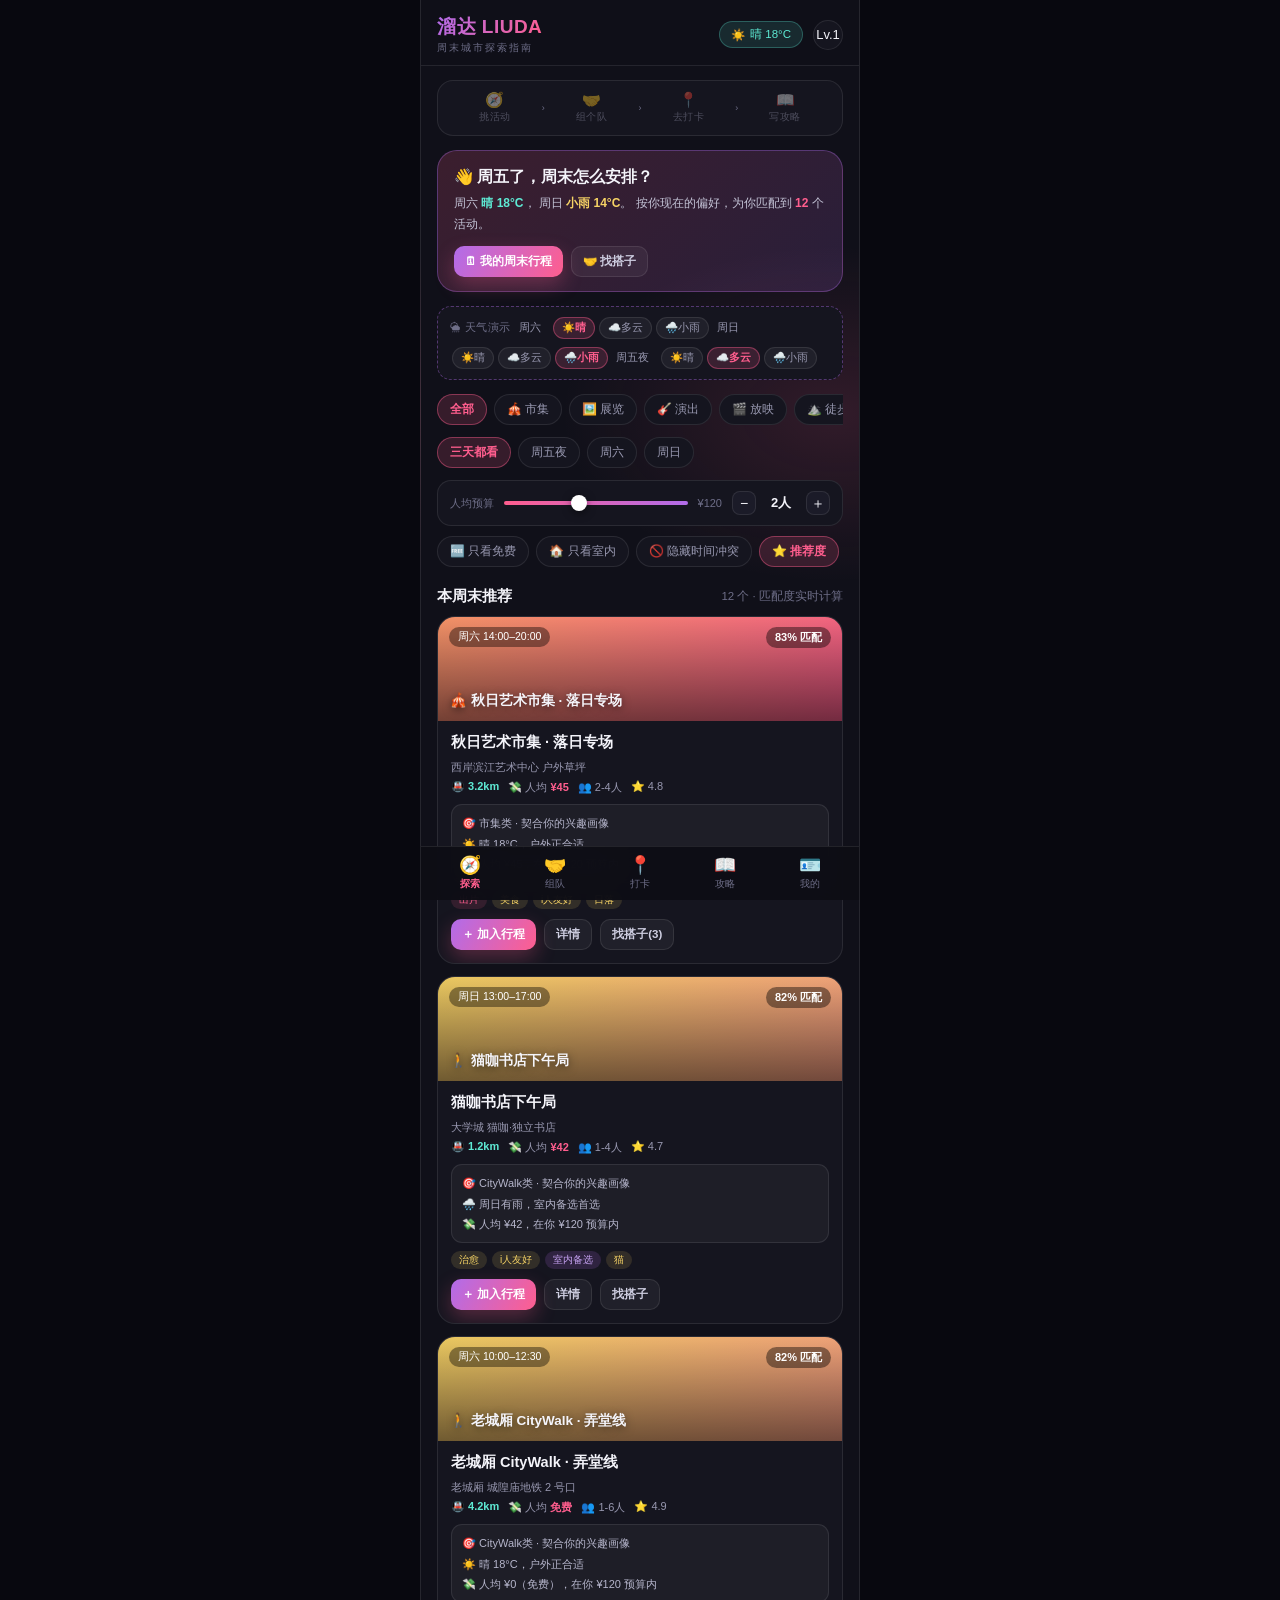
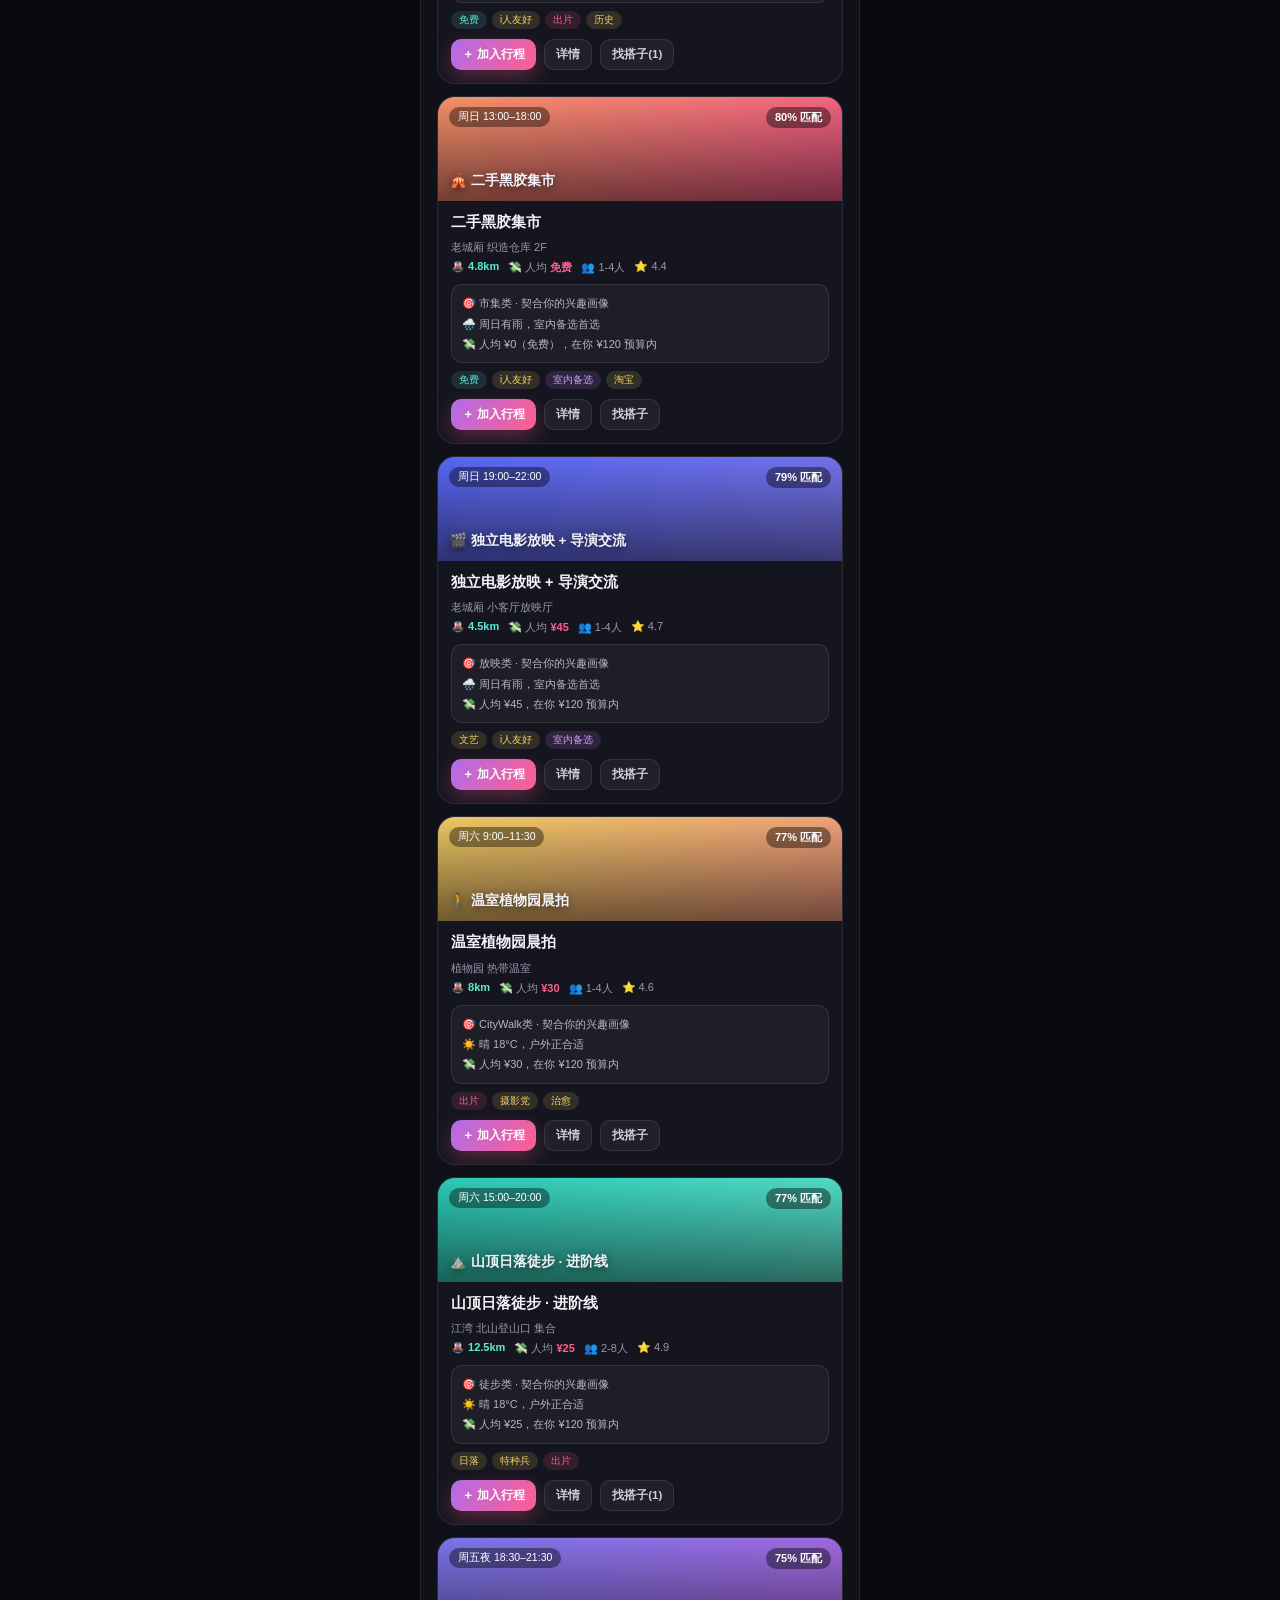
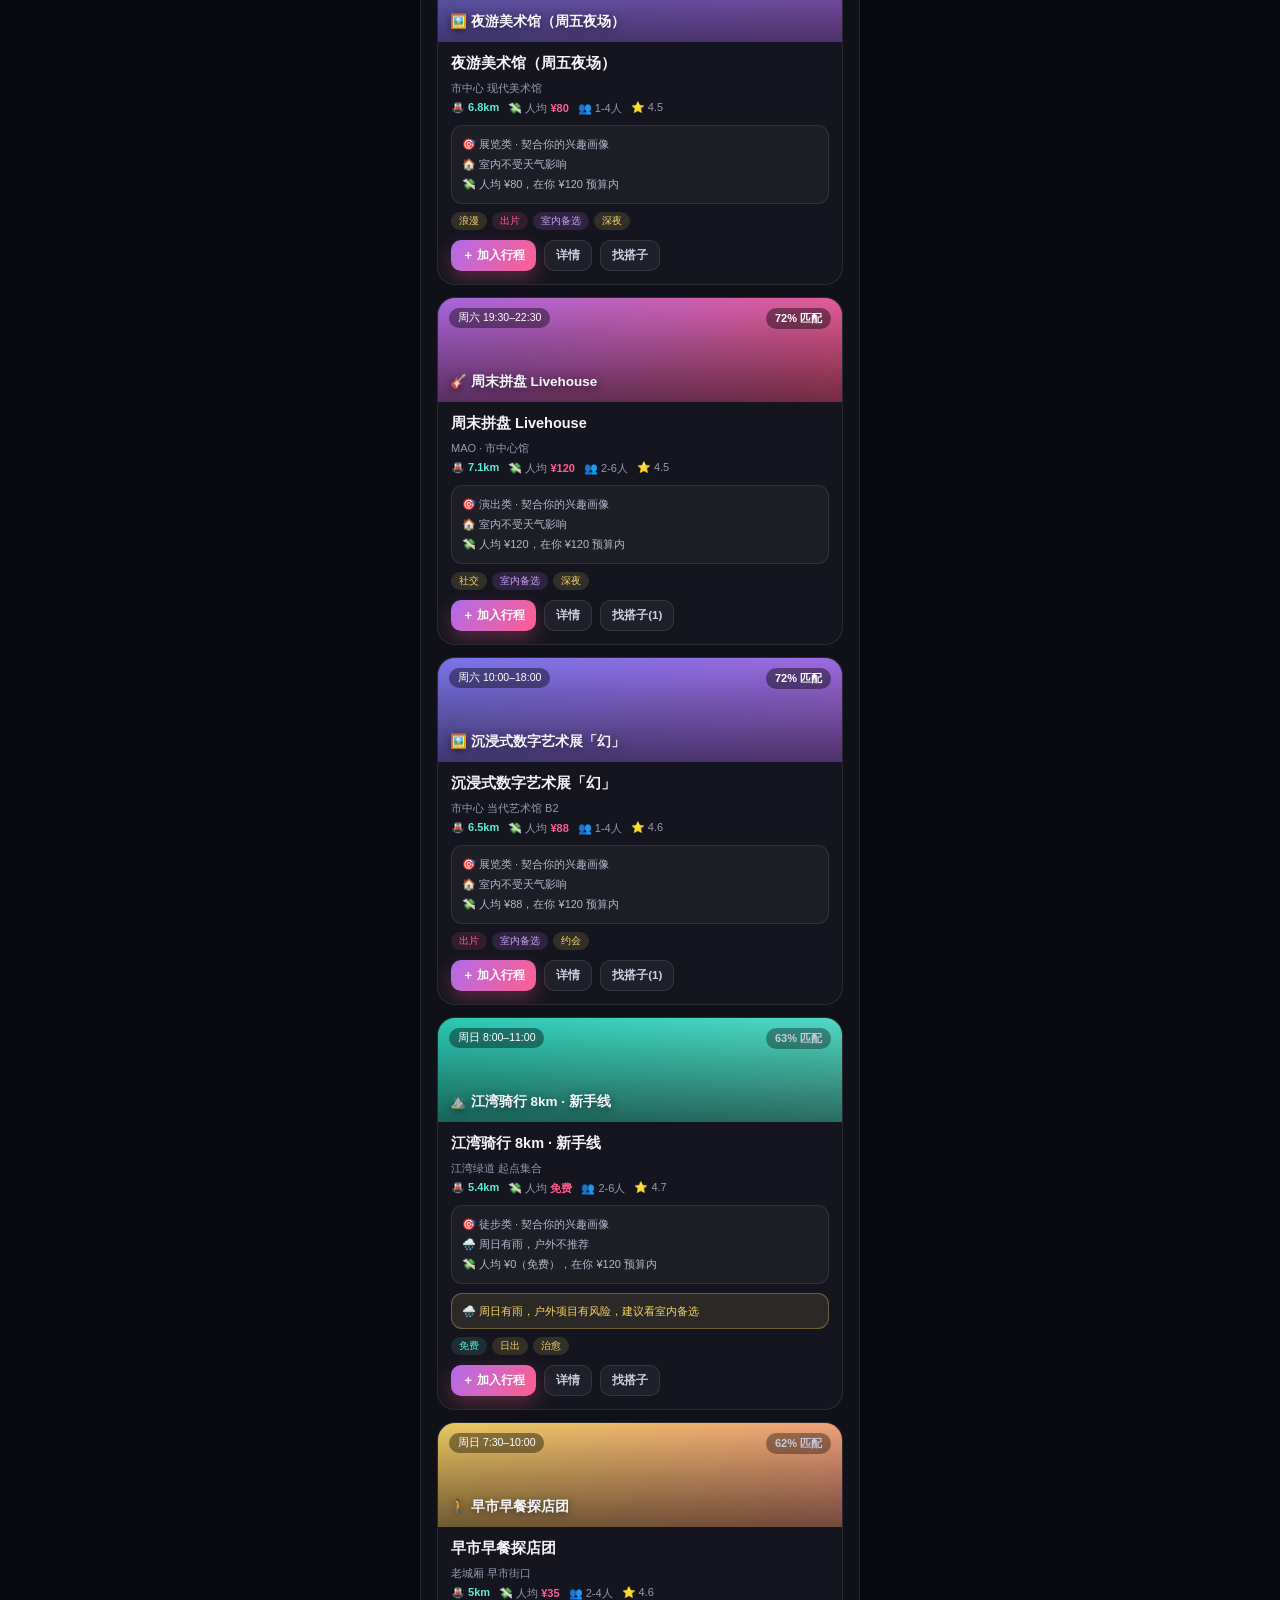
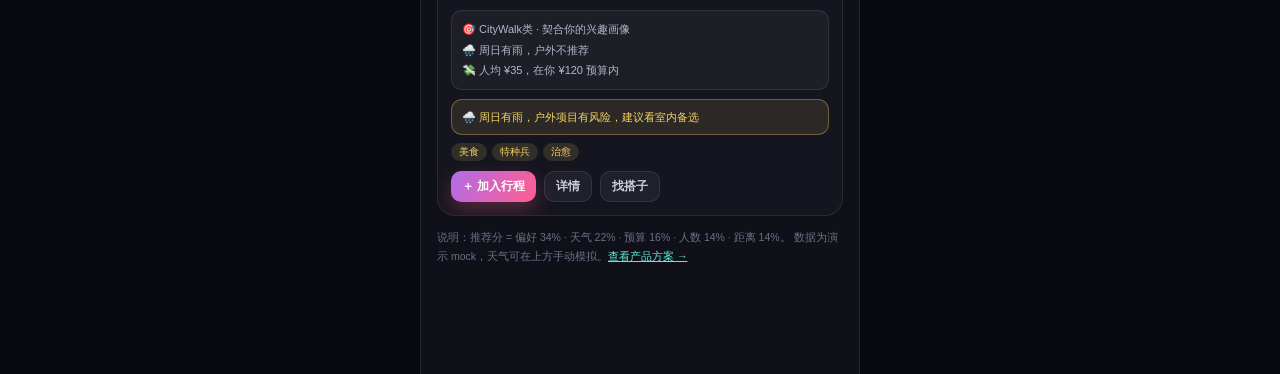
==== index.html @ e6240f08 "Initial commit: 溜达 LIUDA weekend city explorer - 纯静态零依赖 Web App：可解释推荐（偏好/天气/预算/人数/距离） - 完整链路：推荐 → 行程" ====
<!DOCTYPE html>
<html lang="zh-CN">
<head>
<meta charset="UTF-8">
<meta name="viewport" content="width=device-width,initial-scale=1,maximum-scale=1,user-scalable=no,viewport-fit=cover">
<title>溜达 LIUDA · 周末城市探索指南</title>
<link rel="stylesheet" href="styles.css">
</head>
<body>

<div class="app">
  <header class="topbar" id="topbar"></header>
  <main class="view" id="view"></main>
  <nav class="tabbar" id="tabbar"></nav>

  <div class="modal-root" id="modal-root"></div>
  <div class="toast-root" id="toast-root"></div>
</div>

<script src="js/data.js"></script>
<script src="js/engine.js"></script>
<script src="js/app.js"></script>
</body>
</html>
---- styles.css ----
:root{
  --bg:#08080f;
  --panel:#101019;
  --card:#15151f;
  --card2:#1b1b28;
  --line:rgba(255,255,255,.09);
  --txt:#f4f4fa;
  --sub:#9898b0;
  --dim:#6e6e88;
  --pink:#ff5e8e;
  --purple:#b16cea;
  --mint:#5eead4;
  --amber:#f6d365;
  --grad:linear-gradient(120deg,#ff5e8e 0%,#b16cea 55%,#5eead4 100%);
  --grad2:linear-gradient(120deg,#b16cea 0%,#ff5e8e 100%);
  --grad3:linear-gradient(120deg,#5eead4 0%,#7f7bf5 100%);
  --r:18px;
}
*{margin:0;padding:0;box-sizing:border-box;-webkit-tap-highlight-color:transparent}
html,body{height:100%}
body{
  background:var(--bg);
  color:var(--txt);
  font-family:"PingFang SC","HarmonyOS Sans SC","Microsoft YaHei",-apple-system,"Segoe UI",sans-serif;
  -webkit-font-smoothing:antialiased;
  font-size:14px;
}
button,input,textarea,select{font-family:inherit;color:inherit}
::-webkit-scrollbar{width:0;height:0}

.app{
  position:relative;
  max-width:440px;
  min-height:100vh;
  margin:0 auto;
  background:
    radial-gradient(520px 300px at 10% -5%, rgba(177,108,234,.20), transparent 60%),
    radial-gradient(460px 280px at 95% 8%, rgba(255,94,142,.14), transparent 60%),
    var(--panel);
  border-left:1px solid var(--line);
  border-right:1px solid var(--line);
  overflow-x:hidden;
}

/* ---------- 顶栏 ---------- */
.topbar{
  position:sticky; top:0; z-index:40;
  padding:14px 16px 10px;
  background:rgba(16,16,25,.86);
  backdrop-filter:blur(14px);
  border-bottom:1px solid var(--line);
}
.tb-row{display:flex;align-items:center;gap:10px}
.brand{font-size:19px;font-weight:800;letter-spacing:.5px;background:var(--grad2);-webkit-background-clip:text;background-clip:text;color:transparent}
.brand-sub{font-size:10px;letter-spacing:2px;color:var(--dim);margin-top:1px}
.wx{
  margin-left:auto;display:flex;align-items:center;gap:5px;
  padding:5px 11px;border-radius:999px;font-size:11.5px;
  background:rgba(94,234,212,.12);border:1px solid rgba(94,234,212,.28);color:var(--mint);
}
.wx.rain{background:rgba(127,123,245,.14);border-color:rgba(127,123,245,.35);color:#a9a6ff}
.icon-btn{
  width:30px;height:30px;border-radius:50%;display:flex;align-items:center;justify-content:center;
  background:var(--card);border:1px solid var(--line);font-size:13px;cursor:pointer;
}

/* ---------- 主体 ---------- */
.view{padding:14px 16px 108px}

/* 链路进度 */
.chain{
  display:flex;align-items:center;gap:2px;
  background:var(--card);border:1px solid var(--line);border-radius:16px;padding:11px 12px;margin-bottom:14px;
}
.chain .step{flex:1;text-align:center;opacity:.42;transition:.25s}
.chain .step.done{opacity:1}
.chain .step .e{font-size:15px;line-height:1}
.chain .step .n{font-size:9.5px;color:var(--sub);margin-top:4px;letter-spacing:.5px}
.chain .step.done .n{color:var(--mint)}
.chain .arrow{font-size:9px;color:var(--dim)}

/* 天气演示条 */
.demo{
  display:flex;align-items:center;gap:8px;flex-wrap:wrap;
  background:var(--card);border:1px dashed rgba(177,108,234,.4);border-radius:14px;padding:10px 12px;margin-bottom:14px;
}
.demo .lb{font-size:10.5px;color:var(--dim);letter-spacing:.5px}
.demo .grp{display:flex;gap:4px;align-items:center;margin-left:2px}
.demo .day{font-size:10.5px;color:var(--sub);margin-right:2px}
.wchip{
  padding:3px 8px;border-radius:999px;font-size:10.5px;cursor:pointer;
  background:rgba(255,255,255,.05);border:1px solid var(--line);color:var(--sub);
}
.wchip.on{background:rgba(255,94,142,.16);border-color:rgba(255,94,142,.4);color:var(--pink);font-weight:700}

/* 打招呼卡 */
.hero-card{
  border-radius:20px;padding:14px 16px;margin-bottom:14px;
  background:linear-gradient(140deg,rgba(255,94,142,.18),rgba(177,108,234,.16));
  border:1px solid rgba(177,108,234,.34);
}
.hero-card h3{font-size:15.5px;margin-bottom:5px;line-height:1.5}
.hero-card p{font-size:12px;color:#c3c3d6;line-height:1.75}
.hero-card .rowbtn{display:flex;gap:8px;margin-top:11px}

/* 通用按钮 */
.btn{
  border:none;cursor:pointer;border-radius:13px;padding:10px 14px;font-size:12.5px;font-weight:700;
  background:var(--grad2);color:#fff;box-shadow:0 8px 20px rgba(255,94,142,.28);
}
.btn.ghost{background:rgba(255,255,255,.05);color:#cfcfe2;border:1px solid var(--line);box-shadow:none;font-weight:600}
.btn.mint{background:var(--grad3);box-shadow:0 8px 20px rgba(94,234,212,.24)}
.btn.sm{padding:7px 11px;font-size:11.5px;border-radius:10px}
.btn.block{display:block;width:100%;text-align:center}
.btn[disabled]{opacity:.4;cursor:not-allowed;box-shadow:none}

/* 筛选 */
.filters{display:flex;flex-direction:column;gap:10px;margin-bottom:14px}
.chiprow{display:flex;gap:7px;overflow-x:auto;padding-bottom:2px}
.chiprow::-webkit-scrollbar{display:none}
.chipx{
  flex:0 0 auto;padding:6px 12px;border-radius:999px;font-size:12px;cursor:pointer;white-space:nowrap;
  background:var(--card);border:1px solid var(--line);color:var(--sub);
}
.chipx.on{background:rgba(255,94,142,.16);border-color:rgba(255,94,142,.42);color:var(--pink);font-weight:700}
.chipx .e{margin-right:3px}

.ctrlrow{
  display:flex;align-items:center;gap:10px;flex-wrap:wrap;
  background:var(--card);border:1px solid var(--line);border-radius:14px;padding:10px 12px;
}
.ctrlrow .lb{font-size:11px;color:var(--dim);white-space:nowrap}
.slider{
  -webkit-appearance:none;appearance:none;height:4px;border-radius:99px;flex:1;min-width:90px;
  background:linear-gradient(90deg,var(--pink),var(--purple));
}
.slider::-webkit-slider-thumb{
  -webkit-appearance:none;width:16px;height:16px;border-radius:50%;background:#fff;
  box-shadow:0 2px 8px rgba(0,0,0,.5);cursor:pointer;
}
.stepper{display:flex;align-items:center;gap:8px}
.stepper button{
  width:24px;height:24px;border-radius:8px;border:1px solid var(--line);background:var(--card2);
  color:var(--txt);font-size:14px;cursor:pointer;line-height:1;
}
.stepper .v{font-size:13px;font-weight:700;min-width:34px;text-align:center}

/* 卡片 */
.card{
  background:var(--card);border:1px solid var(--line);border-radius:var(--r);overflow:hidden;margin-bottom:12px;
  transition:transform .2s,border-color .2s;
}
.card:active{transform:scale(.985)}
.cover{height:104px;position:relative;display:flex;align-items:flex-end;padding:11px 12px}
.cover::after{content:"";position:absolute;inset:0;background:linear-gradient(180deg,rgba(0,0,0,.05),rgba(0,0,0,.55))}
.cover > *{position:relative;z-index:1}
.cover .t{font-size:13.5px;font-weight:800;text-shadow:0 2px 8px rgba(0,0,0,.5)}
.badge-w{
  position:absolute;top:10px;left:11px;z-index:2;padding:3px 9px;border-radius:999px;
  background:rgba(0,0,0,.4);backdrop-filter:blur(4px);font-size:10.5px;color:#fff;
}
.badge-r{position:absolute;top:10px;right:11px;z-index:2;padding:3px 9px;border-radius:999px;font-size:11px;font-weight:800;color:#fff}
.badge-r.hi{background:linear-gradient(120deg,#ff5e8e,#b16cea)}
.badge-r.mid{background:rgba(0,0,0,.42)}
.badge-r.low{background:rgba(0,0,0,.35);color:#c9c9dd}
.card .info{padding:11px 13px 13px}
.card h4{font-size:14.5px;margin-bottom:7px;line-height:1.45}
.meta{display:flex;gap:9px;flex-wrap:wrap;font-size:11px;color:var(--sub)}
.meta b{color:var(--mint);font-weight:600}
.meta em{color:var(--pink);font-style:normal;font-weight:700}
.why{
  margin-top:9px;padding:8px 10px;border-radius:11px;
  background:rgba(255,255,255,.04);border:1px solid var(--line);
}
.why div{font-size:11px;color:#b6b6cc;line-height:1.85}
.card .acts{display:flex;gap:8px;margin-top:10px}
.warnbox{
  margin-top:9px;padding:8px 10px;border-radius:11px;font-size:11px;line-height:1.7;
  background:rgba(246,211,101,.10);border:1px solid rgba(246,211,101,.32);color:var(--amber);
}

/* 标签 */
.tags{display:flex;gap:5px;flex-wrap:wrap;margin-top:8px}
.tg{font-size:10px;padding:2px 8px;border-radius:999px;background:rgba(94,234,212,.12);color:var(--mint)}
.tg.p{background:rgba(255,94,142,.13);color:var(--pink)}
.tg.v{background:rgba(177,108,234,.16);color:#c9a4f5}
.tg.a{background:rgba(246,211,101,.13);color:var(--amber)}

/* 分区标题 */
.sect{display:flex;align-items:center;margin:18px 0 10px}
.sect h3{font-size:15px;font-weight:800}
.sect .c{margin-left:auto;font-size:11.5px;color:var(--dim)}
.sect .ln{flex:1;height:1px;background:var(--line);margin-left:10px}

/* 空态 */
.empty{
  text-align:center;padding:44px 20px;color:var(--dim);font-size:12.5px;line-height:2;
  background:var(--card);border:1px dashed var(--line);border-radius:var(--r);
}
.empty .e{font-size:32px;display:block;margin-bottom:8px;opacity:.6}

/* ---------- 底部 tab ---------- */
.tabbar{
  position:fixed;left:0;right:0;bottom:0;z-index:45;
  max-width:440px;margin:0 auto;
  display:flex;justify-content:space-around;align-items:center;
  padding:9px 6px calc(9px + env(safe-area-inset-bottom));
  background:rgba(13,13,21,.94);backdrop-filter:blur(16px);
  border-top:1px solid var(--line);border-left:1px solid var(--line);border-right:1px solid var(--line);
}
.tabbar .t{
  flex:1;display:flex;flex-direction:column;align-items:center;gap:3px;cursor:pointer;
  font-size:10px;color:var(--dim);position:relative;
}
.tabbar .t i{font-size:18px;font-style:normal;line-height:1}
.tabbar .t.on{color:var(--pink);font-weight:800}
.tabbar .t .dot{
  position:absolute;top:-2px;right:calc(50% - 14px);min-width:14px;height:14px;border-radius:99px;
  background:var(--pink);color:#fff;font-size:9px;display:flex;align-items:center;justify-content:center;padding:0 3px;
}

/* ---------- 弹层 ---------- */
.modal-root:empty{display:none}
.scrim{
  position:absolute;inset:0;z-index:50;background:rgba(4,4,10,.72);backdrop-filter:blur(3px);
  display:flex;align-items:flex-end;justify-content:center;animation:fade .2s ease;
}
@keyframes fade{from{opacity:0}to{opacity:1}}
@keyframes up{from{transform:translateY(24px);opacity:.4}to{transform:translateY(0);opacity:1}}
.sheet{
  width:100%;max-height:92%;overflow-y:auto;
  background:var(--panel);border-radius:22px 22px 0 0;border:1px solid var(--line);border-bottom:none;
  animation:up .24s ease;padding-bottom:24px;
}
.sheet.full{height:100%;max-height:100%;border-radius:0}
.sheet-head{
  position:sticky;top:0;z-index:5;display:flex;align-items:center;gap:10px;
  padding:14px 16px;background:rgba(16,16,25,.94);backdrop-filter:blur(12px);border-bottom:1px solid var(--line);
}
.sheet-head h3{font-size:16px;font-weight:800}
.sheet-head .x{margin-left:auto;width:28px;height:28px;border-radius:50%;background:var(--card);border:1px solid var(--line);display:flex;align-items:center;justify-content:center;cursor:pointer;font-size:13px}
.sheet-body{padding:14px 16px}

/* 详情封面 */
.dcover{height:168px;position:relative;display:flex;align-items:flex-end;padding:14px 16px}
.dcover::after{content:"";position:absolute;inset:0;background:linear-gradient(180deg,rgba(0,0,0,.05) 40%,rgba(0,0,0,.6))}
.dcover > *{position:relative;z-index:1}
.dcover h2{font-size:19px;font-weight:800;line-height:1.4}
.dcover .sub{font-size:11.5px;color:#e2e2ef;margin-top:5px}

.kvs{display:grid;grid-template-columns:1fr 1fr;gap:8px;margin-bottom:12px}
.kv{background:var(--card);border:1px solid var(--line);border-radius:13px;padding:10px 11px}
.kv .k{font-size:10px;color:var(--dim);margin-bottom:3px}
.kv .v{font-size:12.5px;font-weight:600}
.kv .v em{color:var(--pink);font-style:normal}

.panel{background:var(--card);border:1px solid var(--line);border-radius:14px;padding:12px;margin-bottom:11px}
.panel h5{font-size:12.5px;margin-bottom:8px;display:flex;align-items:center;gap:6px}
.panel p{font-size:12px;color:#b9b9cf;line-height:1.85}
.panel.mint{background:rgba(94,234,212,.07);border-color:rgba(94,234,212,.26)}
.panel.mint h5{color:var(--mint)}
.panel.warn{background:rgba(246,211,101,.08);border-color:rgba(246,211,101,.3)}
.panel.warn h5{color:var(--amber)}

/* 队伍 */
.team{background:var(--card);border:1px solid var(--line);border-radius:16px;padding:13px;margin-bottom:11px}
.team .top{display:flex;align-items:center;margin-bottom:9px}
.avs{display:flex}
.avs span{
  width:30px;height:30px;border-radius:50%;display:flex;align-items:center;justify-content:center;font-size:14px;
  margin-left:-9px;border:2px solid var(--card);background:var(--card2);
}
.avs span:first-child{margin-left:0}
.avs span.me{box-shadow:0 0 0 2px var(--pink)}
.team .nm{margin-left:10px;flex:1;min-width:0}
.team .nm h5{font-size:13.5px;white-space:nowrap;overflow:hidden;text-overflow:ellipsis}
.team .nm .s{font-size:10.5px;color:var(--dim);margin-top:2px}
.team .note{font-size:11.5px;color:var(--sub);line-height:1.8;margin-top:8px}
.team .acts{display:flex;gap:8px;margin-top:10px}
.team.mine{border-color:rgba(177,108,234,.45);background:linear-gradient(150deg,rgba(177,108,234,.10),var(--card))}

/* 地图 */
.map{
  position:relative;height:210px;border-radius:18px;overflow:hidden;margin-bottom:12px;
  border:1px solid var(--line);
  background:
    radial-gradient(140px 90px at 26% 30%, rgba(94,234,212,.16), transparent 70%),
    radial-gradient(150px 100px at 72% 62%, rgba(255,94,142,.14), transparent 70%),
    #12121c;
}
.map .grid{position:absolute;inset:0;background-image:linear-gradient(rgba(255,255,255,.035) 1px,transparent 1px),linear-gradient(90deg,rgba(255,255,255,.035) 1px,transparent 1px);background-size:36px 36px}
.map .pin{position:absolute;transform:translate(-50%,-50%);font-size:19px;filter:drop-shadow(0 4px 10px rgba(0,0,0,.6))}
.map .pin .cap{
  position:absolute;left:50%;transform:translateX(-50%);top:20px;white-space:nowrap;
  font-size:9px;color:var(--sub);background:rgba(0,0,0,.5);padding:1px 6px;border-radius:99px;
}
.map .halo{position:absolute;transform:translate(-50%,-50%);width:44px;height:44px;border-radius:50%;background:rgba(94,234,212,.16);filter:blur(2px)}
.map .legend{position:absolute;bottom:10px;left:12px;font-size:10.5px;color:var(--dim)}

/* 打卡记录 */
.ci{display:flex;gap:11px;background:var(--card);border:1px solid var(--line);border-radius:16px;padding:12px;margin-bottom:10px}
.ci .ph{width:52px;height:52px;border-radius:13px;display:flex;align-items:center;justify-content:center;font-size:24px;background:var(--card2);flex:0 0 auto}
.ci .bd{flex:1;min-width:0}
.ci .bd h5{font-size:13px;margin-bottom:4px}
.ci .bd .s{font-size:10.5px;color:var(--dim)}
.ci .bd .t{font-size:11.5px;color:#b9b9cf;line-height:1.7;margin-top:5px}
.rate{font-size:11px;color:var(--amber);letter-spacing:1px}

/* 偏好滑杆 */
.prefrow{display:flex;align-items:center;gap:12px;margin-bottom:14px}
.prefrow .n{font-size:12.5px;width:74px;flex:0 0 auto}
.prefrow .n small{display:block;font-size:9.5px;color:var(--dim);margin-top:2px}
.prefrow .v{font-size:11px;color:var(--mint);width:30px;text-align:right;flex:0 0 auto}

/* 攻略 */
.post{background:var(--card);border:1px solid var(--line);border-radius:16px;overflow:hidden;margin-bottom:12px}
.post .pc{height:74px;position:relative}
.post .pc .ab{position:absolute;bottom:8px;left:12px;font-size:11px;color:#fff;background:rgba(0,0,0,.42);padding:2px 9px;border-radius:99px}
.post .bd{padding:11px 13px}
.post h5{font-size:13.5px;line-height:1.5;margin-bottom:8px}
.post .au{display:flex;align-items:center;gap:6px;font-size:10.5px;color:var(--dim)}
.post .au .av{width:18px;height:18px;border-radius:50%;background:var(--grad2);display:flex;align-items:center;justify-content:center;font-size:9px}
.post .st{margin-left:auto;display:flex;gap:9px}
.route{display:flex;align-items:center;gap:7px;flex-wrap:wrap;margin:8px 0}
.route .n{font-size:10.5px;color:#c9c9dd;background:rgba(255,255,255,.05);border:1px solid var(--line);padding:3px 9px;border-radius:8px}
.route .ar{font-size:9px;color:var(--dim)}

/* 表单 */
.field{margin-bottom:13px}
.field label{display:block;font-size:11.5px;color:var(--sub);margin-bottom:6px}
.field input[type=text],.field input[type=number],.field textarea,.field select{
  width:100%;background:var(--card);border:1px solid var(--line);border-radius:12px;padding:10px 12px;font-size:13px;
  outline:none;
}
.field textarea{min-height:88px;line-height:1.8;resize:vertical}
.field input:focus,.field textarea:focus,.field select:focus{border-color:rgba(177,108,234,.55)}
.tgpick{display:flex;flex-wrap:wrap;gap:7px}
.tgpick span{padding:5px 11px;border-radius:999px;font-size:11.5px;background:var(--card);border:1px solid var(--line);color:var(--sub);cursor:pointer}
.tgpick span.on{background:rgba(255,94,142,.16);border-color:rgba(255,94,142,.42);color:var(--pink);font-weight:700}
.emopick{display:grid;grid-template-columns:repeat(6,1fr);gap:8px}
.emopick span{
  aspect-ratio:1;display:flex;align-items:center;justify-content:center;font-size:20px;border-radius:12px;
  background:var(--card);border:1px solid var(--line);cursor:pointer;
}
.emopick span.on{border-color:var(--pink);background:rgba(255,94,142,.14)}
.starpick{display:flex;gap:6px;font-size:22px;color:var(--dim)}
.starpick span{cursor:pointer}
.starpick span.on{color:var(--amber)}

/* toast */
.toast-root{position:absolute;left:0;right:0;bottom:96px;z-index:60;display:flex;flex-direction:column;align-items:center;gap:8px;pointer-events:none}
.toast{
  max-width:86%;padding:10px 16px;border-radius:14px;font-size:12.5px;line-height:1.6;text-align:center;
  background:rgba(28,28,40,.96);border:1px solid rgba(255,255,255,.14);color:var(--txt);
  box-shadow:0 12px 30px rgba(0,0,0,.5);animation:up .2s ease;
}
.toast.ok{border-color:rgba(94,234,212,.45)}
.toast.warn{border-color:rgba(246,211,101,.45)}

.link-ish{color:var(--mint);cursor:pointer}
.smallnote{font-size:10.5px;color:var(--dim);line-height:1.8;margin-top:8px}
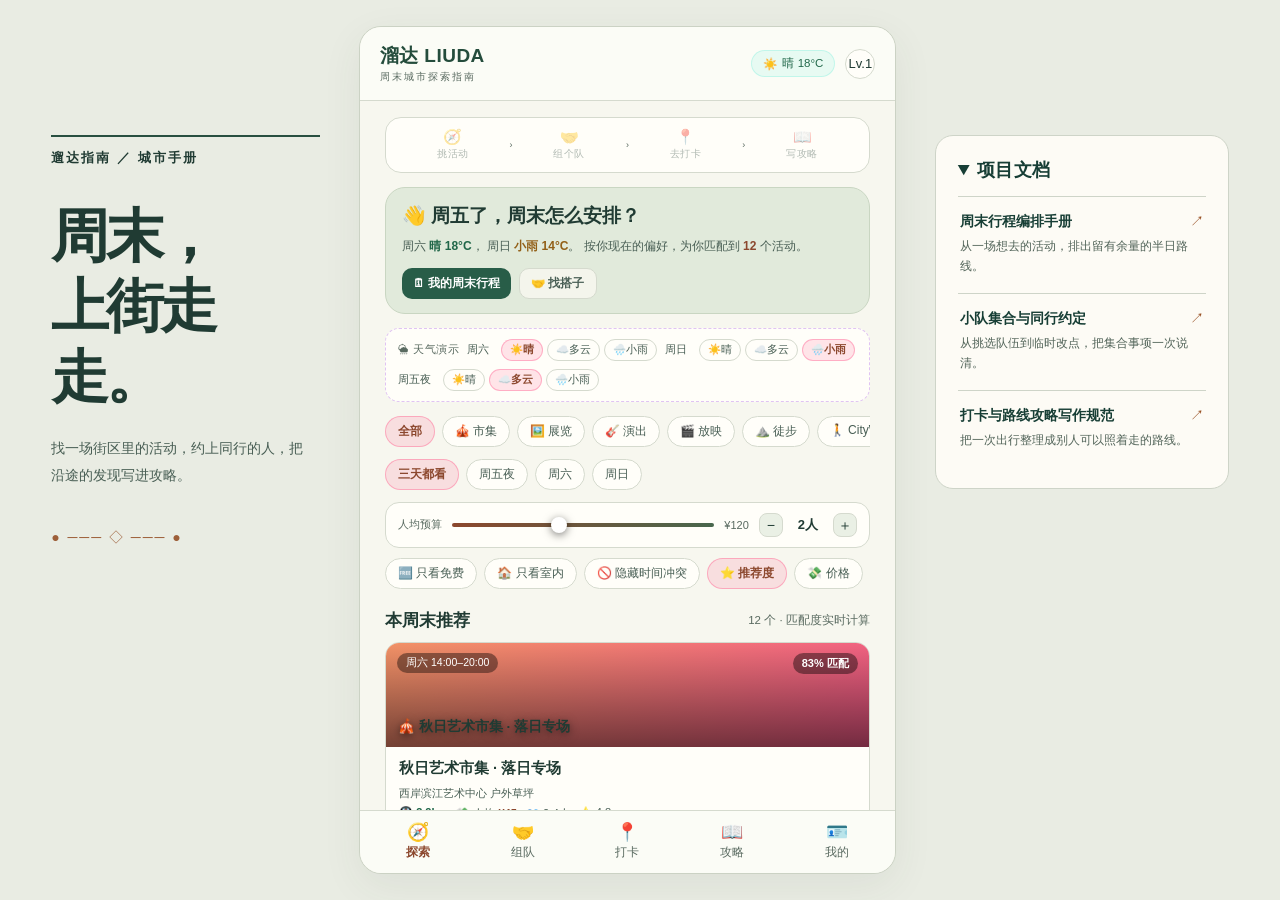
==== commit c2e656b8: "Redesign city guide and publish three field manuals" ====
--- a/index.html
+++ b/index.html
@@ -2,13 +2,13 @@
 <html lang="zh-CN">
 <head>
 <meta charset="UTF-8">
-<meta name="viewport" content="width=device-width,initial-scale=1,maximum-scale=1,user-scalable=no,viewport-fit=cover">
+<meta name="viewport" content="width=device-width,initial-scale=1,viewport-fit=cover">
 <title>溜达 LIUDA · 周末城市探索指南</title>
 <link rel="stylesheet" href="styles.css">
-</head>
+<link rel="stylesheet" href="publication.css"></head>
 <body>
 
-<div class="app">
+<div class="guide-layout"><header class="guide-intro"><span>遛达指南 ／ 城市手册</span><h1>周末，<br>上街走走。</h1><p>找一场街区里的活动，约上同行的人，把沿途的发现写进攻略。</p><div class="walk-line" aria-hidden="true">● ─── ◇ ─── ●</div></header><div class="app">
   <header class="topbar" id="topbar"></header>
   <main class="view" id="view"></main>
   <nav class="tabbar" id="tabbar"></nav>
@@ -17,8 +17,11 @@
   <div class="toast-root" id="toast-root"></div>
 </div>
 
+<aside class="pub-rail" aria-label="项目文档"><details open><summary>项目文档</summary><nav aria-label="遛达指南文档"><a href="docs/itinerary.html"><strong>周末行程编排手册</strong><span aria-hidden="true">↗</span><small>从一场想去的活动，排出留有余量的半日路线。</small></a>
+<a href="docs/meetup.html"><strong>小队集合与同行约定</strong><span aria-hidden="true">↗</span><small>从挑选队伍到临时改点，把集合事项一次说清。</small></a>
+<a href="docs/field-notes.html"><strong>打卡与路线攻略写作规范</strong><span aria-hidden="true">↗</span><small>把一次出行整理成别人可以照着走的路线。</small></a></nav></details></aside></div>
 <script src="js/data.js"></script>
 <script src="js/engine.js"></script>
 <script src="js/app.js"></script>
-</body>
+<script>if (window.matchMedia) { const compactDocs = matchMedia("(max-width: 700px)"); const docsMenu = document.querySelector(".pub-rail details"); function sizeDocs() { docsMenu.open = !compactDocs.matches; } sizeDocs(); compactDocs.addEventListener("change", sizeDocs); }</script></body>
 </html>
--- a/publication.css
+++ b/publication.css
@@ -0,0 +1,17 @@
+.pub-rail{border:1px solid var(--doc-line);background:var(--doc-bg);color:var(--doc-text);border-radius:18px;padding:22px;min-width:0}
+.pub-rail summary{font-size:18px;font-weight:700;cursor:pointer;letter-spacing:.03em}
+.pub-rail nav{margin-top:14px}
+.pub-rail a{display:grid;grid-template-columns:1fr auto;gap:5px 8px;padding:16px 2px;border-top:1px solid var(--doc-line);text-decoration:none;color:inherit;transition:color .15s}
+.pub-rail a:is(:hover,:focus-visible){color:var(--doc-accent)}
+.pub-rail a span{color:var(--doc-accent)}.pub-rail small{grid-column:1/-1;font-size:12px;line-height:1.7;color:var(--doc-muted)}
+.pub-rail a:focus-visible,.pub-rail summary:focus-visible{outline:2px solid var(--doc-accent);outline-offset:2px}
+:root{--doc-bg:#fdfbf5;--doc-text:#173e35;--doc-muted:#526459;--doc-line:#ced4c8;--doc-accent:#985023;--bg:#ebece3;--panel:#f7f7ef;--card:#fffef9;--card2:#eaf0e5;--line:#d5dace;--txt:#203b33;--sub:#485e54;--dim:#596a60;--pink:#8c482e;--purple:#48674d;--mint:#206749;--amber:#926018;--grad:#315c49;--grad2:#285d48;--grad3:#35624f;--r:14px}
+body{background:#e9ece3}
+.guide-layout{display:grid;grid-template-columns:minmax(185px, .75fr) minmax(390px,1.5fr) minmax(225px,.82fr);align-items:start;gap:clamp(20px,3vw,52px);max-width:1490px;padding:26px clamp(20px,4vw,70px);margin:auto}
+.guide-intro,.pub-rail{position:sticky;top:clamp(36px,15vh,150px)}.guide-intro{padding-top:12px;border-top:2px solid #284f40}
+.guide-intro span{font-size:13px;letter-spacing:.16em;font-weight:700}.guide-intro h1{font:700 clamp(42px,4.5vw,75px)/1.22 Georgia,"Songti SC",SimSun,serif;letter-spacing:-.06em;margin:35px 0 22px}.guide-intro p{max-width:18em;line-height:1.95;color:var(--sub)}.walk-line{margin-top:40px;color:#9d5f39;letter-spacing:.14em}
+.app{margin:0;width:100%;max-width:none;min-height:0;height:calc(100dvh - 52px);display:flex;flex-direction:column;background:var(--panel);border:1px solid #cbd2c4;border-radius:22px;box-shadow:0 12px 40px #37493512;overflow:hidden}
+.view{flex:1;overflow-y:auto;padding:16px clamp(15px,2vw,26px) 28px;scrollbar-width:thin}.topbar,.tabbar,.sheet-head{background:#fbfcf6}.topbar{padding:16px 20px}.brand{background:none;color:#244c3c}.tabbar{position:static;max-width:none;width:100%;margin:0;border-inline:0;flex-shrink:0}.tabbar .t{font-size:12px;padding:3px}.hero-card,.team.mine{background:#e1eadb;border:1px solid #c9d6c2}.hero-card h3{font-size:19px}.hero-card p,.btn.ghost,.why div,.panel p,.ci .bd .t,.route .n{color:var(--sub)}
+.btn{box-shadow:none}.btn.ghost{background:#f4f5ec}.empty{padding:16px}.empty .e{display:none}.team{padding:16px}.team .nm h5{font-size:16px}.team .note{font-size:13px}.team .nm .s{font-size:12px}.wx.rain,.tg.v{color:#4f466c}.toast{color:white}.sect h3{font-size:17px}.dcover{color:white}.tg{font-weight:600}
+@media(max-width:990px){.guide-layout{grid-template-columns:minmax(0,1fr) 260px}.guide-intro{display:none}}
+@media(max-width:700px){.guide-layout{display:flex;flex-direction:column;gap:0;padding:0;height:100dvh}.pub-rail{order:-1;position:static;width:100%;border-radius:0;padding:9px 16px}.pub-rail summary{font-size:14px}.pub-rail nav{margin:4px 0}.pub-rail a{padding:8px 0}.app{flex:1;min-height:0;border-radius:0;border:0}.view{padding-inline:16px}}
